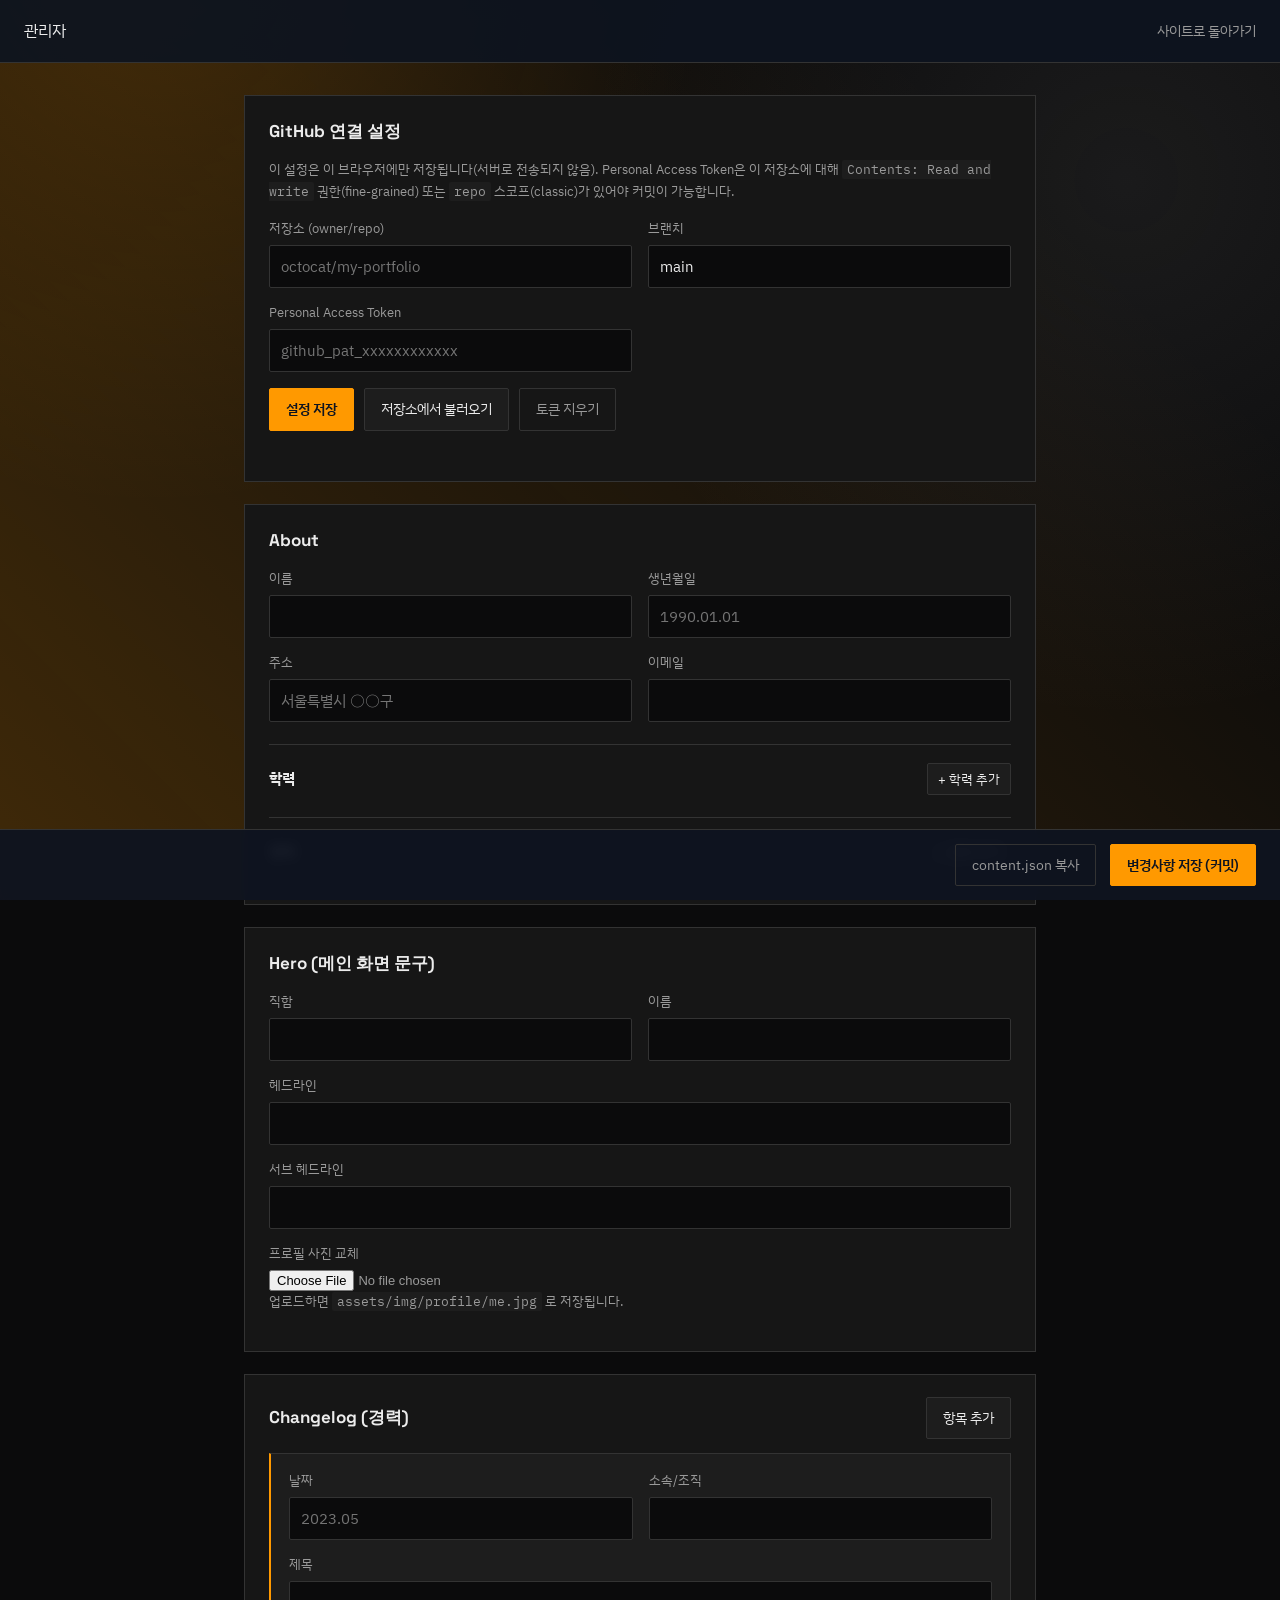
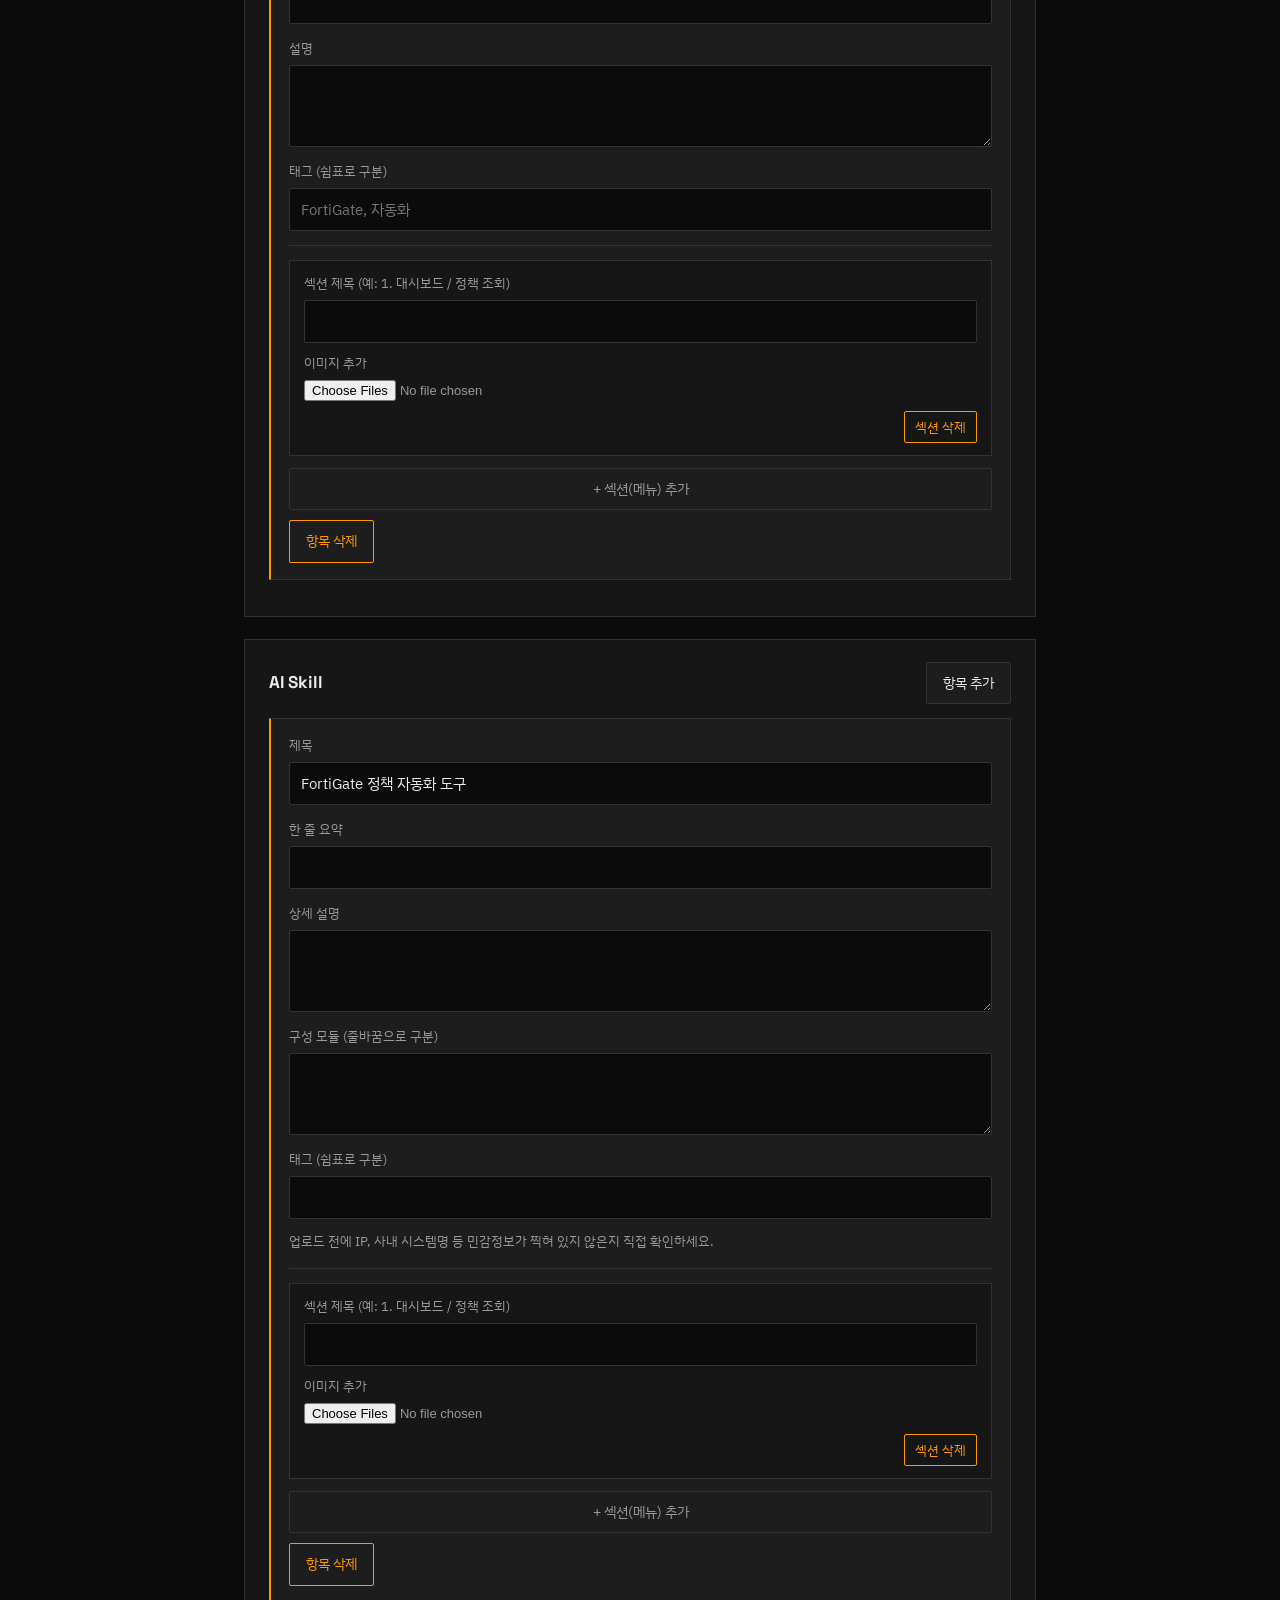
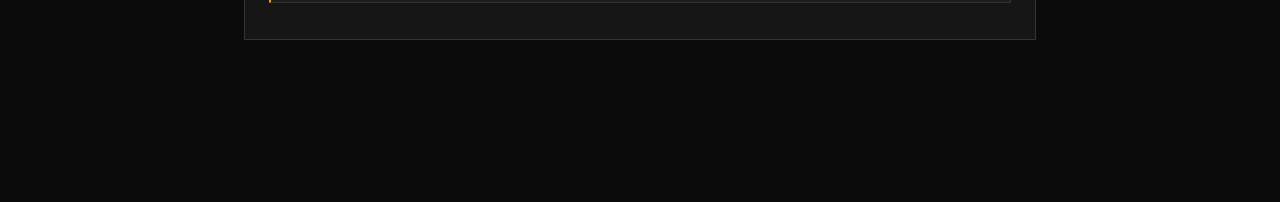
==== public/admin/index.html @ bfdc24ef "feat: About 학력/경력을 여러 항목으로 입력·표시, 한 줄 이력 제거 - 관리자: 학력(구분/입학·졸업년월/학교명/전공/졸업구분/소재지)과   경력(입사/퇴사/직위/회사명" ====
<!doctype html>
<html lang="ko">
<head>
<meta charset="utf-8">
<meta name="viewport" content="width=device-width, initial-scale=1">
<title>관리자 — 콘텐츠 편집</title>
<meta name="robots" content="noindex, nofollow">
<link rel="icon" href="data:,">
<link rel="preconnect" href="https://fonts.googleapis.com">
<link rel="preconnect" href="https://fonts.gstatic.com" crossorigin>
<link href="https://fonts.googleapis.com/css2?family=Space+Grotesk:wght@500;600;700&family=IBM+Plex+Sans+KR:wght@400;500;600&family=IBM+Plex+Mono:wght@400;500&display=swap" rel="stylesheet">
<link rel="stylesheet" href="../assets/css/style.css">
<link rel="stylesheet" href="admin.css">
</head>
<body class="admin-body">

<header class="admin-topbar">
  <span class="topbar-name">관리자</span>
  <a class="admin-back" href="../">사이트로 돌아가기</a>
</header>

<main class="admin-main">

  <section class="admin-card" id="settings-card">
    <h2>GitHub 연결 설정</h2>
    <p class="admin-hint">
      이 설정은 이 브라우저에만 저장됩니다(서버로 전송되지 않음). Personal Access Token은
      이 저장소에 대해 <code>Contents: Read and write</code> 권한(fine-grained) 또는
      <code>repo</code> 스코프(classic)가 있어야 커밋이 가능합니다.
    </p>
    <div class="admin-grid">
      <label>저장소 (owner/repo)
        <input id="set-project" type="text" placeholder="octocat/my-portfolio">
      </label>
      <label>브랜치
        <input id="set-branch" type="text" placeholder="main">
      </label>
      <label>Personal Access Token
        <input id="set-token" type="password" placeholder="github_pat_xxxxxxxxxxxx">
      </label>
    </div>
    <div class="admin-actions">
      <button id="btn-save-settings" class="btn btn-primary" type="button">설정 저장</button>
      <button id="btn-load-content" class="btn" type="button">저장소에서 불러오기</button>
      <button id="btn-clear-token" class="btn btn-ghost" type="button">토큰 지우기</button>
    </div>
    <p id="settings-status" class="admin-status"></p>
  </section>

  <section class="admin-card">
    <h2>About</h2>
    <div class="admin-grid" id="about-form">
      <label>이름 <input data-field="name" type="text"></label>
      <label>생년월일 <input data-field="birth" type="text" placeholder="1990.01.01"></label>
      <label>주소 <input data-field="address" type="text" placeholder="서울특별시 ○○구"></label>
      <label>이메일 <input data-field="email" type="email"></label>
    </div>

    <div class="row-group">
      <div class="admin-card-head">
        <h3>학력</h3>
        <button id="btn-add-education" class="btn btn-sm" type="button">+ 학력 추가</button>
      </div>
      <div id="education-editor"></div>
    </div>

    <div class="row-group">
      <div class="admin-card-head">
        <h3>경력</h3>
        <button id="btn-add-career" class="btn btn-sm" type="button">+ 경력 추가</button>
      </div>
      <div id="career-editor"></div>
    </div>
  </section>

  <section class="admin-card">
    <h2>Hero (메인 화면 문구)</h2>
    <div class="admin-grid" id="profile-form">
      <label>직함 <input data-field="role" type="text"></label>
      <label>이름 <input data-field="name" type="text"></label>
      <label class="span-2">헤드라인 <input data-field="headline" type="text"></label>
      <label class="span-2">서브 헤드라인 <input data-field="subhead" type="text"></label>
    </div>
    <label class="field-block">프로필 사진 교체
      <input id="profile-photo-input" type="file" accept="image/*">
    </label>
    <p class="admin-hint">업로드하면 <code>assets/img/profile/me.jpg</code> 로 저장됩니다.</p>
  </section>

  <section class="admin-card">
    <div class="admin-card-head">
      <h2>Changelog (경력)</h2>
      <button id="btn-add-changelog" class="btn" type="button">항목 추가</button>
    </div>
    <div id="changelog-editor"></div>
  </section>

  <section class="admin-card">
    <div class="admin-card-head">
      <h2>AI Skill</h2>
      <button id="btn-add-skill" class="btn" type="button">항목 추가</button>
    </div>
    <div id="skill-editor"></div>
  </section>

  <div class="admin-savebar">
    <span id="save-status" class="admin-status"></span>
    <button id="btn-copy-json" class="btn btn-ghost" type="button">content.json 복사</button>
    <button id="btn-save-all" class="btn btn-primary" type="button">변경사항 저장 (커밋)</button>
  </div>

</main>

<script src="admin.js"></script>
</body>
</html>
---- public/assets/css/style.css ----
/* ============================================================
   Token system — AWS-style dark console: black background, orange accent
   ============================================================ */
:root {
  --ink:        #0B0B0C;
  --panel:      #161616;
  --panel-2:    #1D1D1D;
  --line:       #333333;
  --text:       #ECECEC;
  --text-muted: #9A9A9A;
  --signal:     #FF9900;   /* AWS orange accent */
  --signal-dim: #CC7A00;
  --flag:       #FF9900;

  --font-display: "Space Grotesk", "Pretendard", sans-serif;
  --font-body:    "IBM Plex Sans KR", "Pretendard", sans-serif;
  --font-mono:    "IBM Plex Mono", ui-monospace, monospace;

  --max-w: 760px;
  --gutter: 24px;
}

* { box-sizing: border-box; }
html { scroll-behavior: smooth; }
@media (prefers-reduced-motion: reduce) {
  html { scroll-behavior: auto; }
  * { animation-duration: 0.01ms !important; animation-delay: 0.01ms !important; animation-iteration-count: 1 !important; transition-duration: 0.01ms !important; }
}

body {
  margin: 0;
  background: var(--ink);
  color: var(--text);
  font-family: var(--font-body);
  font-size: 16px;
  line-height: 1.6;
  -webkit-font-smoothing: antialiased;
}

/* ambient backdrop — faint network grid + signal glow, security-monitoring motif */
body::before {
  content: "";
  position: fixed;
  inset: 0;
  z-index: -1;
  pointer-events: none;
  background-image:
    radial-gradient(1000px circle at 12% -5%, rgba(255, 153, 0, 0.16), transparent 55%),
    radial-gradient(900px circle at 88% 20%, rgba(170, 170, 170, 0.10), transparent 60%),
    linear-gradient(45deg, rgba(255, 153, 0, 0.22) 0%, rgba(255, 153, 0, 0.09) 45%, transparent 80%);
}
/* drifting node network (drawn by initBackground in main.js) */
#bg-net {
  position: fixed;
  inset: 0;
  width: 100%;
  height: 100%;
  z-index: -1;
  pointer-events: none;
}

h1, h2 { font-family: var(--font-display); margin: 0; }

a { color: inherit; }

.skip-link {
  position: absolute;
  left: -9999px;
  top: 0;
  background: var(--panel);
  color: var(--text);
  padding: 10px 16px;
  z-index: 100;
  border: 1px solid var(--line);
}
.skip-link:focus { left: var(--gutter); top: 12px; }

:focus-visible {
  outline: 2px solid var(--signal);
  outline-offset: 3px;
}

/* browser surfaces: theme what we didn't draw, not just what we did */
::selection { background: var(--signal); color: var(--ink); }
::-webkit-scrollbar { width: 12px; height: 12px; }
::-webkit-scrollbar-track { background: var(--ink); }
::-webkit-scrollbar-thumb { background: var(--line); border: 3px solid var(--ink); border-radius: 7px; }
::-webkit-scrollbar-thumb:hover { background: var(--signal-dim); }
* { scrollbar-color: var(--line) var(--ink); scrollbar-width: thin; }

/* ============================================================
   Site header — centered photo + name + one-line role
   ============================================================ */
.site-header {
  max-width: var(--max-w);
  margin: 0 auto;
  padding: 72px var(--gutter) 44px;
  text-align: center;
}
/* Netflix-style intro: JS (initIntro in main.js) measures the header's
   resting position, then floats photo+name (as a group, so their natural
   spacing is kept) centered on the viewport before gliding back into place;
   everything else stays hidden until they land. */
body.intro-playing .site-header {
  position: fixed;
  left: 50%;
  top: 50%;
  margin: 0;
  z-index: 60;
  transform: translate(-50%, -50%) scale(1.15);
}
body.intro-playing.intro-glide .site-header {
  transform: translate(-50%, -50%) translate(var(--intro-dx, 0), var(--intro-dy, 0)) scale(1);
  transition: transform 1.1s cubic-bezier(0.65, 0, 0.35, 1);
}
body.intro-playing .hero-photo img {
  border-color: transparent;
}
body.intro-playing.intro-glide .hero-photo img {
  border-color: var(--signal);
  transition: border-color 0.4s ease;
}
body.intro-playing .hero-role {
  visibility: hidden;
}
body.intro-playing .main-nav,
body.intro-playing #main,
body.intro-playing .site-footer {
  opacity: 0;
}
body.intro-playing .site-footer {
  border-top-color: transparent;
}
body.intro-done .hero-role,
body.intro-done .main-nav,
body.intro-done #main,
body.intro-done .site-footer {
  animation: content-in 0.6s cubic-bezier(0.16, 1, 0.3, 1) both;
}
@keyframes content-in {
  from { opacity: 0; transform: translateY(10px); }
  to   { opacity: 1; transform: translateY(0); }
}
.hero-photo img {
  width: 264px;
  height: 264px;
  border-radius: 50%;
  object-fit: cover;
  border: 2px solid var(--signal);
  display: block;
  margin: 0 auto 24px;
  background: var(--panel);
  box-shadow: 0 14px 28px -10px rgba(0, 0, 0, 0.55);
}
.hero-name {
  font-size: clamp(34px, 6vw, 50px);
  font-weight: 700;
  letter-spacing: -0.02em;
  margin-bottom: 12px;
}
.hero-role {
  margin: 0 auto;
  max-width: 44ch;
  font-size: 15.5px;
  font-weight: 500;
  line-height: 1.6;
  color: var(--signal);
}
.hero-headline, .hero-subhead { display: none; }

body:not(.is-about) .hero-photo { display: none; }

/* ============================================================
   Main nav — full-width bar under the header divider
   ============================================================ */
.main-nav {
  position: sticky;
  top: 0;
  z-index: 10;
  display: flex;
  justify-content: center;
  gap: 36px;
  padding: 16px var(--gutter);
  background: transparent;
  border-bottom: 1px solid transparent;
  transition: background 0.25s ease, border-color 0.25s ease;
}
/* glass only once stuck to the top, so content scrolling underneath stays legible */
.main-nav.is-stuck {
  background: rgba(11, 11, 12, 0.72);
  backdrop-filter: blur(10px);
  border-bottom-color: var(--line);
}
.main-nav a {
  text-decoration: none;
  font-size: 14.5px;
  font-weight: 500;
  color: var(--text-muted);
  border-bottom: 2px solid transparent;
  padding-bottom: 4px;
  transition: color 0.15s ease, border-color 0.15s ease;
}
.main-nav a:hover,
.main-nav a:focus-visible,
.main-nav a.is-active { color: var(--signal); border-color: var(--signal); }

@media (max-width: 420px) {
  .main-nav { gap: 16px; padding: 14px 12px; font-size: 12px; }
  .main-nav a { font-size: 12px; }
}

/* ============================================================
   Shared section rhythm
   ============================================================ */
main {
  max-width: calc(var(--max-w) + 2 * var(--gutter));
  margin: 0 auto;
  padding: 0 var(--gutter);
}

.block {
  padding: 56px 0;
  border-bottom: 1px solid var(--line);
}
.block:last-child { border-bottom: none; }
.block.is-hidden { display: none; }
.block {
  transform-origin: 50% 50%;
}
.block.is-folding-close {
  animation: fold-close 0.28s cubic-bezier(0.4, 0, 1, 1) both;
}
.block.is-folding-open {
  animation: fold-open 0.32s cubic-bezier(0.16, 1, 0.3, 1) both;
}
@keyframes fold-close {
  from { transform: scaleY(1); opacity: 1; }
  to   { transform: scaleY(0.02); opacity: 0; }
}
@keyframes fold-open {
  from { transform: scaleY(0.02); opacity: 0; }
  to   { transform: scaleY(1); opacity: 1; }
}

/* scroll/tab reveal — cards rise + fade in, staggered by --i (set in JS) */
.reveal {
  opacity: 0;
  transform: translateY(16px);
  transition: opacity 0.5s ease calc(var(--i, 0) * 70ms),
              transform 0.5s ease calc(var(--i, 0) * 70ms);
}
.reveal.in-view {
  opacity: 1;
  transform: translateY(0);
}

/* ============================================================
   Section titles
   ============================================================ */
.block-title {
  font-size: 22px;
  font-weight: 600;
  margin-bottom: 6px;
  position: relative;
  padding-left: 30px;
}
.block-title::before {
  content: "";
  position: absolute;
  left: 0;
  top: 50%;
  transform: translateY(-50%);
  width: 20px;
  height: 20px;
  background-repeat: no-repeat;
  background-size: contain;
}
/* section icons — meaningful per tab, not a plain dot */
#about .block-title::before {
  background-image: url("data:image/svg+xml,%3Csvg xmlns='http://www.w3.org/2000/svg' viewBox='0 0 24 24' fill='none' stroke='%23FF9900' stroke-width='2' stroke-linecap='round' stroke-linejoin='round'%3E%3Ccircle cx='12' cy='8' r='4'/%3E%3Cpath d='M4 20c0-4.4 3.6-7 8-7s8 2.6 8 7'/%3E%3C/svg%3E");
}
#project .block-title::before {
  background-image: url("data:image/svg+xml,%3Csvg xmlns='http://www.w3.org/2000/svg' viewBox='0 0 24 24' fill='none' stroke='%23FF9900' stroke-width='2' stroke-linecap='round' stroke-linejoin='round'%3E%3Cpath d='M3 7a2 2 0 0 1 2-2h4l2 2h8a2 2 0 0 1 2 2v8a2 2 0 0 1-2 2H5a2 2 0 0 1-2-2V7z'/%3E%3C/svg%3E");
}
#ai-utilization .block-title::before {
  background-image: url("data:image/svg+xml,%3Csvg xmlns='http://www.w3.org/2000/svg' viewBox='0 0 24 24' fill='none' stroke='%23FF9900' stroke-width='2' stroke-linecap='round' stroke-linejoin='round'%3E%3Crect x='7' y='7' width='10' height='10' rx='1'/%3E%3Cpath d='M12 2v3M12 19v3M2 12h3M19 12h3M5 5l2 2M17 17l2 2M19 5l-2 2M7 17l-2 2'/%3E%3C/svg%3E");
}
.block-lede {
  margin: 0 0 32px;
  color: var(--text-muted);
  font-size: 14.5px;
  max-width: 52ch;
}

/* ============================================================
   About — spec sheet (config-style key:value)
   ============================================================ */
.spec-sheet {
  display: grid;
  grid-template-columns: 112px 1fr;
  row-gap: 14px;
  column-gap: 20px;
  margin: 0;
  border-top: 1px solid var(--line);
  padding-top: 20px;
}
.spec-sheet dt {
  font-family: var(--font-mono);
  font-size: 12.5px;
  color: var(--text-muted);
  letter-spacing: 0.02em;
  padding-top: 2px;
}
.spec-sheet dd {
  margin: 0;
  font-size: 15px;
}
.spec-sheet dd.empty {
  color: var(--text-muted);
  font-style: normal;
}
/* education / career — timeline rows inside a spec-sheet value cell */
.spec-list {
  list-style: none;
  margin: 0;
  padding: 0 0 0 18px;
  border-left: 1px solid var(--line);
  display: flex;
  flex-direction: column;
  gap: 16px;
}
.spec-list li { position: relative; }
.spec-list li::before {
  content: "";
  position: absolute;
  left: -21.5px;
  top: 6px;
  width: 6px;
  height: 6px;
  border-radius: 50%;
  background: var(--signal);
}
.spec-period {
  display: block;
  font-family: var(--font-mono);
  font-size: 12.5px;
  color: var(--text-muted);
}
.spec-item-title { display: block; font-weight: 600; }
.spec-item-title .spec-sub {
  font-weight: 500;
  color: var(--signal);
  font-size: 13px;
  margin-left: 8px;
}
.spec-meta {
  display: block;
  font-size: 13.5px;
  color: var(--text-muted);
}
@media (max-width: 560px) {
  .spec-sheet { grid-template-columns: 92px 1fr; }
}

/* ============================================================
   Project (changelog)
   ============================================================ */
.changelog-list {
  list-style: none;
  margin: 0;
  padding: 0;
  border-top: 1px solid var(--line);
}
.changelog-entry {
  padding: 24px 0;
  border-bottom: 1px solid var(--line);
  transition: background 0.2s ease;
}
.changelog-entry:hover { background: rgba(255, 255, 255, 0.02); }
.changelog-head {
  display: flex;
  justify-content: space-between;
  align-items: flex-start;
  gap: 16px;
  cursor: pointer;
  background: none;
  border: none;
  width: 100%;
  text-align: left;
  padding: 0;
  color: inherit;
  font: inherit;
}
.changelog-toggle {
  font-size: 12.5px;
  font-weight: 500;
  color: var(--signal);
  white-space: nowrap;
  margin-top: 2px;
}
.changelog-body {
  margin-top: 0;
  max-height: 0;
  overflow: hidden;
  transition: max-height 0.3s ease, margin-top 0.3s ease;
}
.changelog-entry.open .changelog-body { margin-top: 12px; }
.changelog-meta {
  display: flex;
  align-items: baseline;
  gap: 10px;
  margin-bottom: 6px;
  flex-wrap: wrap;
}
.changelog-date {
  font-family: var(--font-mono);
  font-size: 13px;
  color: var(--signal);
}
.changelog-org {
  font-size: 13px;
  color: var(--text-muted);
}
.changelog-title {
  font-size: 17px;
  font-weight: 600;
  margin: 0 0 8px;
}
.changelog-summary {
  margin: 0 0 12px;
  color: var(--text);
  font-size: 15px;
  max-width: 62ch;
}
.changelog-tags { display: flex; flex-wrap: wrap; gap: 8px; margin-bottom: 12px; }
.tag {
  font-size: 12px;
  font-weight: 500;
  color: var(--text-muted);
  border: 1px solid var(--line);
  padding: 3px 9px;
  border-radius: 3px;
}
.changelog-images, .skill-images {
  display: grid;
  grid-template-columns: repeat(auto-fill, minmax(150px, 1fr));
  gap: 10px;
}
.changelog-images img, .skill-images img {
  width: 100%;
  aspect-ratio: 16/10;
  object-fit: cover;
  border: 1px solid var(--line);
  border-radius: 2px;
  display: block;
  cursor: zoom-in;
  transition: border-color 0.15s ease;
}
.changelog-images img:hover, .skill-images img:hover { border-color: var(--signal); }
.changelog-empty, .skill-empty {
  padding: 22px 0;
  color: var(--text-muted);
  font-size: 14.5px;
  border-bottom: 1px solid var(--line);
}
.content-section-title {
  font-family: var(--font-mono);
  font-size: 12.5px;
  color: var(--signal);
  margin: 18px 0 10px;
  padding-top: 16px;
  border-top: 1px dashed var(--line);
}
.content-section-title:first-of-type {
  margin-top: 0;
  padding-top: 0;
  border-top: none;
}

/* ============================================================
   Lightbox — click any gallery image to see it full size
   ============================================================ */
.lightbox {
  position: fixed;
  inset: 0;
  z-index: 50;
  display: none;
  align-items: center;
  justify-content: center;
  padding: 48px;
  background: rgba(0, 0, 0, 0.88);
}
.lightbox.is-open { display: flex; }
.lightbox img {
  max-width: 100%;
  max-height: 100%;
  object-fit: contain;
  border: 1px solid var(--line);
}
.lightbox-close {
  position: absolute;
  top: 20px;
  right: 24px;
  width: 40px;
  height: 40px;
  border: 1px solid var(--line);
  background: var(--panel);
  color: var(--text);
  font-size: 22px;
  line-height: 1;
  cursor: pointer;
}
.lightbox-close:hover, .lightbox-close:focus-visible { border-color: var(--signal); color: var(--signal); }

/* ============================================================
   AI Utilization — flat panels, no shadow, varied internal structure
   ============================================================ */
.skill-list { display: flex; flex-direction: column; gap: 18px; }
.skill-panel {
  border: 1px solid var(--line);
  background: var(--panel);
  padding: 22px 24px 24px;
  transition: border-color 0.2s ease, background 0.2s ease;
}
.skill-panel:hover { border-color: var(--signal-dim); background: var(--panel-2); }
.skill-head {
  display: flex;
  justify-content: space-between;
  align-items: flex-start;
  gap: 16px;
  cursor: pointer;
  background: none;
  border: none;
  width: 100%;
  text-align: left;
  padding: 0;
  color: inherit;
  font: inherit;
}
.skill-title {
  font-size: 17px;
  font-weight: 600;
  margin: 0 0 6px;
  position: relative;
  padding-left: 20px;
}
.skill-title::before {
  content: "";
  position: absolute;
  left: 0;
  top: 2px;
  width: 14px;
  height: 14px;
  background-repeat: no-repeat;
  background-size: contain;
  background-image: url("data:image/svg+xml,%3Csvg xmlns='http://www.w3.org/2000/svg' viewBox='0 0 24 24' fill='%23FF9900'%3E%3Cpath d='M12 2l1.8 6.2L20 10l-6.2 1.8L12 18l-1.8-6.2L4 10l6.2-1.8z'/%3E%3C/svg%3E");
}
.skill-summary { margin: 0; color: var(--text-muted); font-size: 14.5px; max-width: 58ch; }
.skill-toggle {
  font-size: 12.5px;
  font-weight: 500;
  color: var(--signal);
  white-space: nowrap;
  margin-top: 2px;
}
.skill-tags { display: flex; flex-wrap: wrap; gap: 8px; margin: 14px 0 0; }

.skill-body {
  margin-top: 0;
  max-height: 0;
  overflow: hidden;
  transition: max-height 0.3s ease, margin-top 0.3s ease;
}
.skill-panel.open .skill-body { margin-top: 18px; }

.skill-modules {
  list-style: none;
  margin: 0 0 16px;
  padding: 0;
  font-family: var(--font-mono);
  font-size: 13px;
  color: var(--text-muted);
  display: grid;
  gap: 6px;
}
.skill-modules li { padding-left: 16px; position: relative; }
.skill-modules li::before {
  content: "";
  position: absolute;
  left: 0;
  top: 8px;
  width: 7px;
  height: 1px;
  background: var(--signal-dim);
}
.skill-description { font-size: 14.5px; margin: 0 0 16px; max-width: 62ch; }

/* ============================================================
   Footer
   ============================================================ */
.site-footer {
  max-width: calc(var(--max-w) + 2 * var(--gutter));
  margin: 0 auto;
  padding: 40px var(--gutter) 60px;
  display: flex;
  justify-content: space-between;
  align-items: center;
  font-size: 13px;
  color: var(--text-muted);
  border-top: 1px solid var(--line);
}
---- public/admin/admin.css ----
.admin-body { background: var(--ink); }

.admin-topbar {
  display: flex;
  justify-content: space-between;
  align-items: center;
  padding: 18px 24px;
  border-bottom: 1px solid var(--line);
  position: sticky;
  top: 0;
  background: rgba(14,20,32,0.92);
  z-index: 5;
}
.admin-back { color: var(--text-muted); text-decoration: none; font-size: 14px; }
.admin-back:hover, .admin-back:focus-visible { color: var(--signal); }

.admin-main {
  max-width: 840px;
  margin: 0 auto;
  padding: 32px 24px 140px;
}

.admin-card {
  border: 1px solid var(--line);
  background: var(--panel);
  padding: 22px 24px;
  margin-bottom: 22px;
}
.admin-card h2 { font-size: 17px; margin-bottom: 14px; }
.admin-card-head {
  display: flex;
  justify-content: space-between;
  align-items: center;
  margin-bottom: 14px;
}
.admin-card-head h2 { margin-bottom: 0; }

.admin-hint {
  font-size: 13px;
  color: var(--text-muted);
  margin: 0 0 16px;
  line-height: 1.6;
}
.admin-hint code {
  font-family: var(--font-mono);
  background: var(--panel-2);
  padding: 1px 5px;
  border-radius: 2px;
}

.admin-grid {
  display: grid;
  grid-template-columns: 1fr 1fr;
  gap: 14px 16px;
}
.admin-grid .span-2 { grid-column: 1 / -1; }
@media (max-width: 560px) {
  .admin-grid { grid-template-columns: 1fr; }
}

label {
  display: flex;
  flex-direction: column;
  gap: 6px;
  font-size: 13px;
  color: var(--text-muted);
}
.field-block { margin-top: 14px; }

input[type="text"], input[type="email"], input[type="password"], input[type="date"], textarea {
  font: inherit;
  font-family: var(--font-body);
  background: var(--ink);
  border: 1px solid var(--line);
  color: var(--text);
  padding: 9px 11px;
  border-radius: 2px;
  font-size: 14.5px;
}
textarea { resize: vertical; min-height: 70px; font-family: var(--font-mono); font-size: 13px; }
input:focus-visible, textarea:focus-visible { outline: 2px solid var(--signal); outline-offset: 1px; }

input[type="file"] {
  font-size: 13px;
  color: var(--text-muted);
}

.admin-actions { display: flex; gap: 10px; margin-top: 16px; flex-wrap: wrap; }

.btn {
  font: inherit;
  font-size: 14px;
  padding: 9px 16px;
  border: 1px solid var(--line);
  background: var(--panel-2);
  color: var(--text);
  cursor: pointer;
  border-radius: 2px;
}
.btn:hover { border-color: var(--signal); }
.btn-primary { background: var(--signal); border-color: var(--signal); color: #0E1420; font-weight: 600; }
.btn-primary:hover { background: var(--signal-dim); border-color: var(--signal-dim); }
.btn-ghost { background: transparent; color: var(--text-muted); }
.btn-danger { color: var(--flag); border-color: var(--flag); background: transparent; }

.admin-status { font-size: 13px; color: var(--text-muted); min-height: 18px; margin: 10px 0 0; }
.admin-status.ok { color: var(--signal); }
.admin-status.err { color: var(--flag); }

.entry-card {
  border: 1px solid var(--line);
  border-left: 2px solid var(--signal);
  padding: 16px 18px;
  margin-bottom: 14px;
  background: var(--panel-2);
}
.entry-card .admin-grid { margin-bottom: 12px; }
.entry-card-foot {
  display: flex;
  justify-content: space-between;
  align-items: center;
  margin-top: 10px;
}
.entry-thumbs { display: flex; gap: 8px; flex-wrap: wrap; margin-top: 10px; }
.entry-thumbs img {
  width: 72px; height: 48px; object-fit: cover; border: 1px solid var(--line);
  cursor: pointer;
}

.entry-sections {
  margin-top: 14px;
  padding-top: 14px;
  border-top: 1px solid var(--line);
  display: flex;
  flex-direction: column;
  gap: 12px;
}
.section-card {
  border: 1px solid var(--line);
  background: var(--panel);
  padding: 12px 14px;
}
.section-card .field-block { margin-top: 0; }
.section-card-foot { display: flex; justify-content: flex-end; margin-top: 10px; }
.btn-sm { padding: 5px 10px; font-size: 12.5px; }

.row-group {
  margin-top: 22px;
  padding-top: 18px;
  border-top: 1px solid var(--line);
}
.row-group h3 { font-size: 15px; margin: 0; }
.row-card {
  border: 1px solid var(--line);
  border-left: 2px solid var(--signal);
  background: var(--panel-2);
  padding: 12px 14px;
  margin-bottom: 10px;
}
.row-card .admin-grid { grid-template-columns: repeat(3, 1fr); gap: 10px 12px; }
.row-card .span-wide { grid-column: span 2; }
@media (max-width: 560px) {
  .row-card .admin-grid { grid-template-columns: 1fr; }
  .row-card .span-wide { grid-column: auto; }
}
.row-card-foot { display: flex; justify-content: flex-end; gap: 6px; margin-top: 10px; }

.admin-savebar {
  position: fixed;
  left: 0; right: 0; bottom: 0;
  display: flex;
  justify-content: flex-end;
  align-items: center;
  gap: 14px;
  padding: 14px 24px;
  background: rgba(14,20,32,0.94);
  border-top: 1px solid var(--line);
  backdrop-filter: blur(6px);
  z-index: 10;
}
.admin-savebar .admin-status { margin: 0; margin-right: auto; }
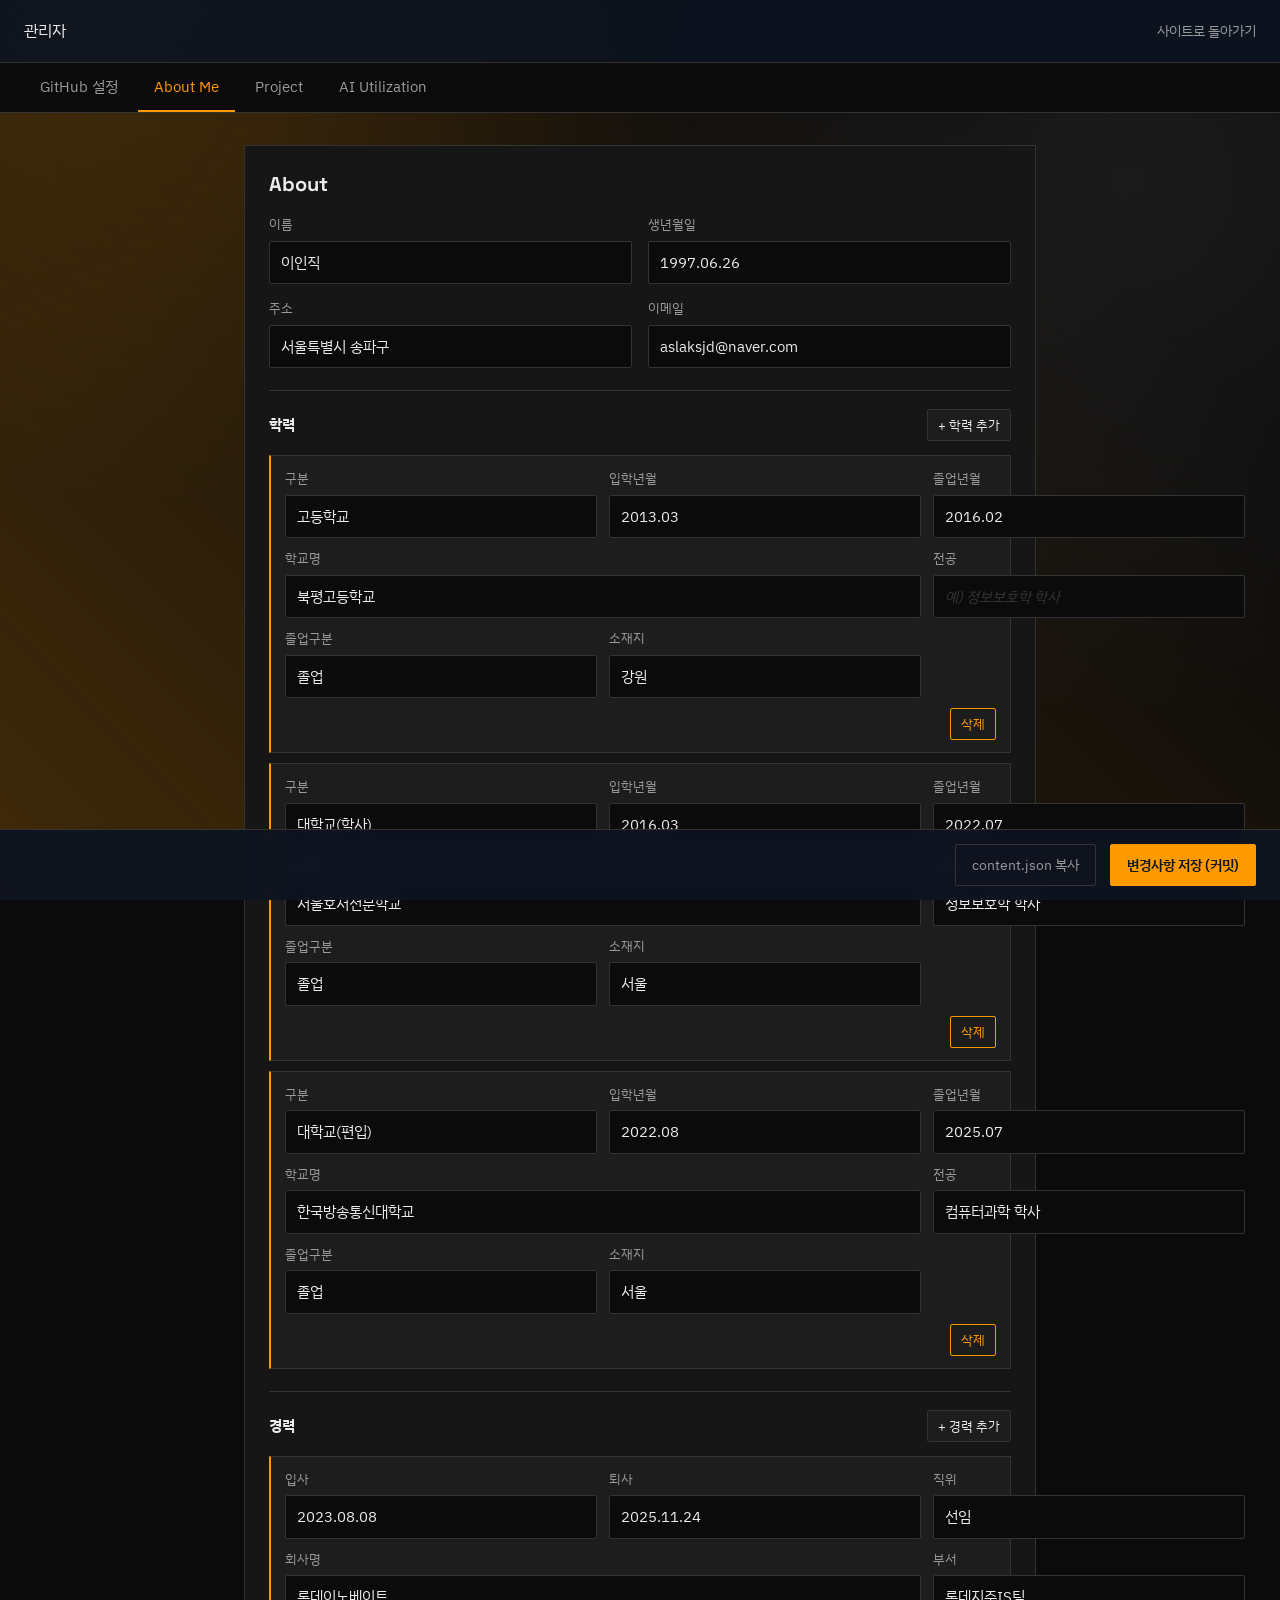
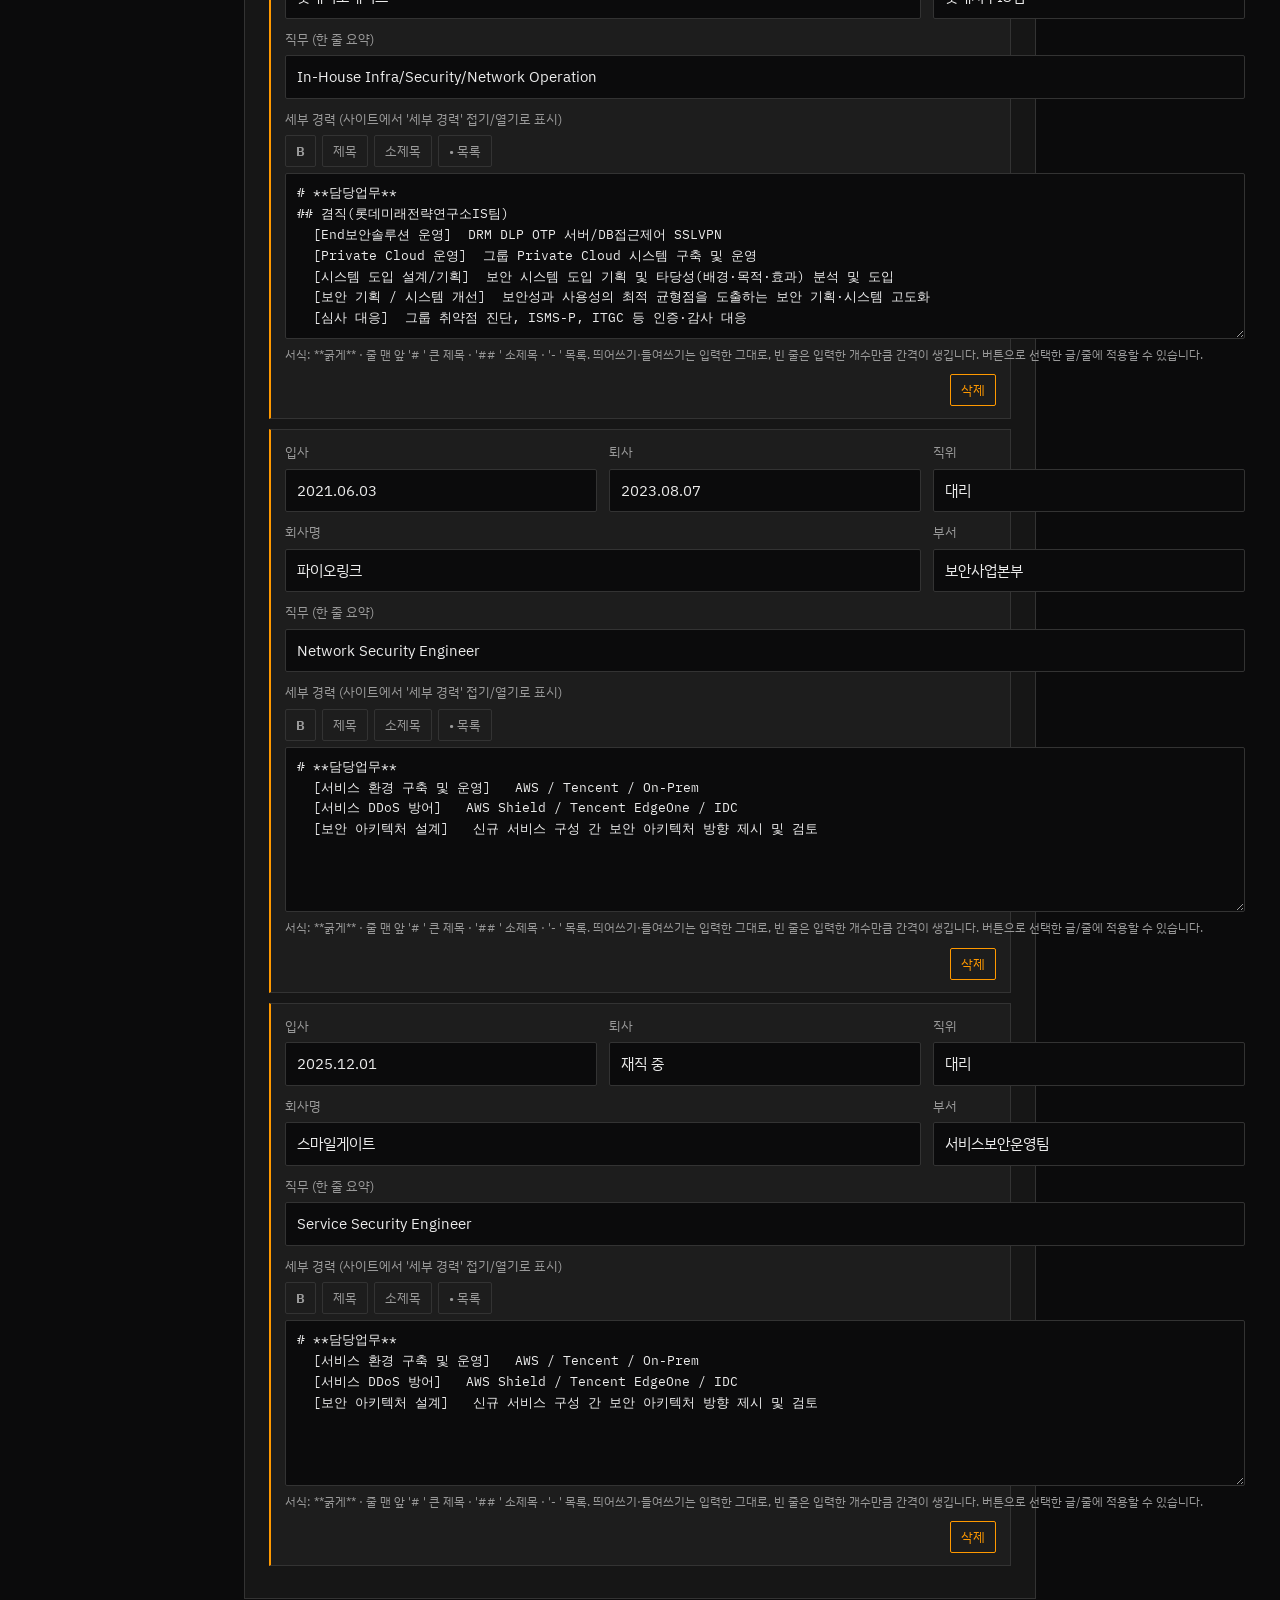
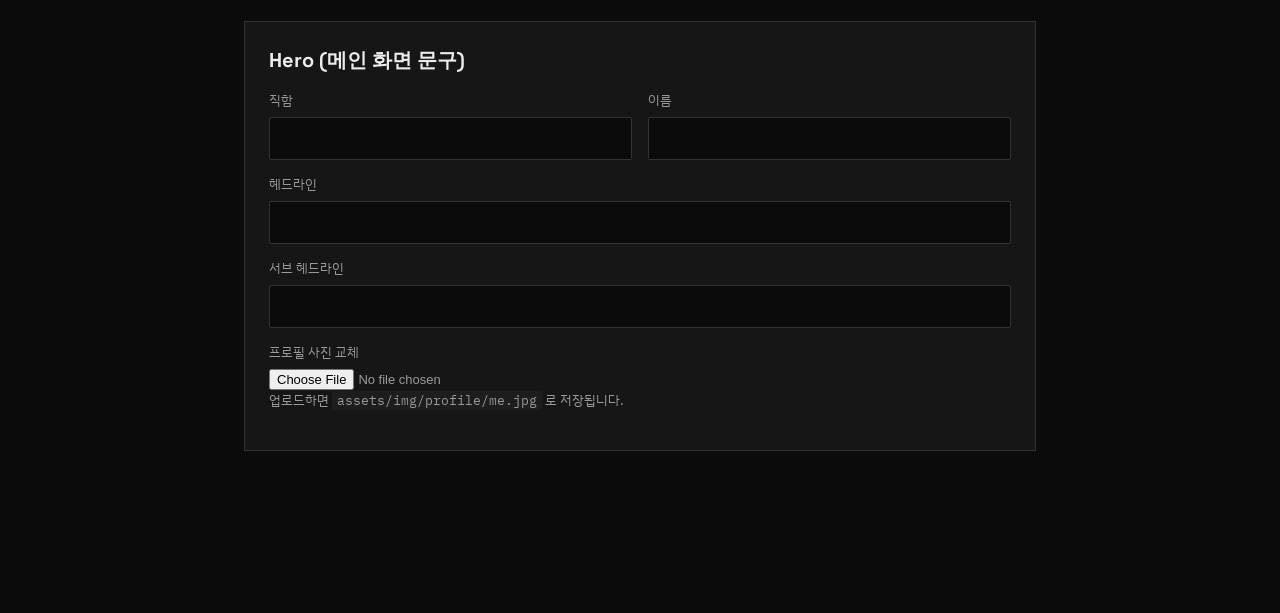
==== commit 8ede33d2: "feat: 관리자 페이지를 GitHub 설정 / About Me / Project / AI Utilization 탭으로 분리 Co-Authored-By: Claude Sonnet " ====
--- a/public/admin/index.html
+++ b/public/admin/index.html
@@ -19,9 +19,16 @@
   <a class="admin-back" href="../">사이트로 돌아가기</a>
 </header>
 
+<nav class="admin-tabs" role="tablist" aria-label="편집 메뉴">
+  <button type="button" role="tab" data-tab="settings">GitHub 설정</button>
+  <button type="button" role="tab" data-tab="about">About Me</button>
+  <button type="button" role="tab" data-tab="project">Project</button>
+  <button type="button" role="tab" data-tab="ai">AI Utilization</button>
+</nav>
+
 <main class="admin-main">
 
-  <section class="admin-card" id="settings-card">
+  <section class="admin-card" id="settings-card" data-pane="settings">
     <h2>GitHub 연결 설정</h2>
     <p class="admin-hint">
       이 설정은 이 브라우저에만 저장됩니다(서버로 전송되지 않음). Personal Access Token은
@@ -47,7 +54,7 @@
     <p id="settings-status" class="admin-status"></p>
   </section>
 
-  <section class="admin-card">
+  <section class="admin-card" data-pane="about">
     <h2>About</h2>
     <div class="admin-grid" id="about-form">
       <label>이름 <input data-field="name" type="text"></label>
@@ -73,7 +80,7 @@
     </div>
   </section>
 
-  <section class="admin-card">
+  <section class="admin-card" data-pane="about">
     <h2>Hero (메인 화면 문구)</h2>
     <div class="admin-grid" id="profile-form">
       <label>직함 <input data-field="role" type="text"></label>
@@ -87,7 +94,7 @@
     <p class="admin-hint">업로드하면 <code>assets/img/profile/me.jpg</code> 로 저장됩니다.</p>
   </section>
 
-  <section class="admin-card">
+  <section class="admin-card" data-pane="project">
     <div class="admin-card-head">
       <h2>Changelog (경력)</h2>
       <button id="btn-add-changelog" class="btn" type="button">항목 추가</button>
@@ -95,7 +102,7 @@
     <div id="changelog-editor"></div>
   </section>
 
-  <section class="admin-card">
+  <section class="admin-card" data-pane="ai">
     <div class="admin-card-head">
       <h2>AI Skill</h2>
       <button id="btn-add-skill" class="btn" type="button">항목 추가</button>
@@ -112,5 +119,24 @@
 </main>
 
 <script src="admin.js"></script>
+<script>
+(function () {
+  var tabs = document.querySelectorAll(".admin-tabs [data-tab]");
+  var panes = document.querySelectorAll("[data-pane]");
+  function select(name) {
+    tabs.forEach(function (t) {
+      var on = t.dataset.tab === name;
+      t.classList.toggle("is-active", on);
+      t.setAttribute("aria-selected", on ? "true" : "false");
+    });
+    panes.forEach(function (p) { p.hidden = p.dataset.pane !== name; });
+    try { sessionStorage.setItem("admin-tab", name); } catch (e) {}
+  }
+  tabs.forEach(function (t) { t.addEventListener("click", function () { select(t.dataset.tab); }); });
+  var saved = null;
+  try { saved = sessionStorage.getItem("admin-tab"); } catch (e) {}
+  select(saved && document.querySelector('[data-tab="' + saved + '"]') ? saved : "about");
+})();
+</script>
 </body>
 </html>
--- a/public/assets/css/style.css
+++ b/public/assets/css/style.css
@@ -320,20 +320,45 @@
   font-style: normal;
 }
 /* education / career — timeline rows inside a spec-sheet value cell */
+.spec-divider {
+  grid-column: 1 / -1;
+  height: 1px;
+  margin: 6px 0;
+  background: rgba(255, 255, 255, 0.09);
+}
 .spec-list {
   list-style: none;
   margin: 0;
   padding: 0 0 0 18px;
-  border-left: 1px solid var(--line);
+  position: relative;
   display: flex;
   flex-direction: column;
   gap: 16px;
 }
-.spec-list li { position: relative; }
-.spec-list li::before {
+/* time axis: dim at the oldest entry, orange at the newest, arrowhead = direction */
+.spec-list::before {
   content: "";
   position: absolute;
-  left: -21.5px;
+  left: 0;
+  top: 6px;
+  bottom: -2px;
+  width: 2px;
+  background: linear-gradient(to bottom, rgba(255, 255, 255, 0.16), var(--signal));
+}
+.spec-list::after {
+  content: "";
+  position: absolute;
+  left: -4px;
+  bottom: -9px;
+  border-left: 5px solid transparent;
+  border-right: 5px solid transparent;
+  border-top: 8px solid var(--signal);
+}
+.spec-list > li { position: relative; }
+.spec-list > li::before {
+  content: "";
+  position: absolute;
+  left: -20px;
   top: 6px;
   width: 6px;
   height: 6px;
@@ -357,6 +382,93 @@
   display: block;
   font-size: 13.5px;
   color: var(--text-muted);
+}
+.spec-item-title .spec-dept {
+  font-weight: 500;
+  color: var(--text);
+  margin-left: 8px;
+}
+.spec-tenure {
+  display: block;
+  margin-top: 6px;
+  font-family: var(--font-body);
+  font-size: 15px;
+  font-weight: 600;
+  color: var(--signal);
+}
+.spec-tenure-sub {
+  display: block;
+  font-size: 11.5px;
+  color: var(--text-muted);
+}
+.spec-row {
+  display: flex;
+  justify-content: space-between;
+  align-items: flex-start;
+  gap: 12px;
+}
+.spec-toggle {
+  flex: none;
+  display: inline-flex;
+  align-items: center;
+  gap: 8px;
+  font: inherit;
+  font-size: 12.5px;
+  color: var(--text-muted);
+  background: transparent;
+  border: 1px solid var(--line);
+  border-radius: 2px;
+  padding: 4px 10px;
+  cursor: pointer;
+  transition: color 0.15s ease, border-color 0.15s ease;
+}
+.spec-toggle:hover,
+.spec-toggle[aria-expanded="true"] { color: var(--signal); border-color: var(--signal-dim); }
+.spec-toggle-chev {
+  width: 6px;
+  height: 6px;
+  border-right: 1.5px solid currentColor;
+  border-bottom: 1.5px solid currentColor;
+  transform: translateY(-2px) rotate(45deg);
+  transition: transform 0.2s ease;
+}
+.spec-toggle[aria-expanded="true"] .spec-toggle-chev { transform: translateY(1px) rotate(-135deg); }
+
+/* collapsible detail: animate grid row 0fr → 1fr so no height measuring is needed */
+.spec-detail {
+  display: grid;
+  grid-template-rows: 0fr;
+  visibility: hidden;
+  transition: grid-template-rows 0.3s ease, visibility 0s linear 0.3s;
+}
+.spec-detail.open {
+  grid-template-rows: 1fr;
+  visibility: visible;
+  transition: grid-template-rows 0.3s ease, visibility 0s;
+}
+.spec-detail-clip { overflow: hidden; min-height: 0; }
+.spec-detail-body {
+  margin-top: 12px;
+  padding: 14px 16px;
+  border: 1px solid var(--line);
+  background: rgba(255, 255, 255, 0.025);
+  font-size: 14px;
+  line-height: 1.75;
+}
+.rich > * + * { margin-top: 10px; }
+/* keep the author's spaces and indentation instead of collapsing them to one */
+.rich p, .rich li { white-space: pre-wrap; tab-size: 4; }
+.rich > .rich-gap { margin-top: 0; height: 1em; }
+.rich > .rich-gap + * { margin-top: 0; }
+.rich p { margin: 0; }
+.rich strong { font-weight: 700; color: #fff; }
+.rich .rich-h1 { font-size: 17px; font-weight: 600; margin: 0; }
+.rich .rich-h2 { font-size: 14.5px; font-weight: 600; color: var(--signal); margin: 0; }
+.rich ul { margin: 0; padding-left: 18px; list-style: disc; }
+.rich li::marker { color: var(--signal); }
+.rich li + li { margin-top: 4px; }
+@media (max-width: 560px) {
+  .spec-row { flex-wrap: wrap; }
 }
 @media (max-width: 560px) {
   .spec-sheet { grid-template-columns: 92px 1fr; }
@@ -487,7 +599,7 @@
   display: none;
   align-items: center;
   justify-content: center;
-  padding: 48px;
+  padding: 48px 110px;
   background: rgba(0, 0, 0, 0.88);
 }
 .lightbox.is-open { display: flex; }
@@ -511,6 +623,23 @@
   cursor: pointer;
 }
 .lightbox-close:hover, .lightbox-close:focus-visible { border-color: var(--signal); color: var(--signal); }
+.lightbox-nav {
+  position: absolute;
+  top: 50%;
+  transform: translateY(-50%);
+  width: 44px;
+  height: 72px;
+  border: 1px solid var(--line);
+  background: var(--panel);
+  color: var(--text);
+  font-size: 30px;
+  line-height: 1;
+  cursor: pointer;
+}
+.lightbox-prev { left: 24px; }
+.lightbox-next { right: 24px; }
+.lightbox-nav:hover, .lightbox-nav:focus-visible { border-color: var(--signal); color: var(--signal); }
+.lightbox-nav[hidden] { display: none; }
 
 /* ============================================================
    AI Utilization — flat panels, no shadow, varied internal structure
--- a/public/admin/admin.css
+++ b/public/admin/admin.css
@@ -26,7 +26,7 @@
   padding: 22px 24px;
   margin-bottom: 22px;
 }
-.admin-card h2 { font-size: 17px; margin-bottom: 14px; }
+.admin-card h2 { font-size: 20px; margin-bottom: 14px; }
 .admin-card-head {
   display: flex;
   justify-content: space-between;
@@ -159,6 +159,15 @@
 }
 .row-card .admin-grid { grid-template-columns: repeat(3, 1fr); gap: 10px 12px; }
 .row-card .span-wide { grid-column: span 2; }
+.row-card .span-full { grid-column: 1 / -1; }
+.row-card input::placeholder,
+.row-card textarea::placeholder,
+.rich-field textarea::placeholder { opacity: 0.4; font-style: italic; }
+.rich-field { display: flex; flex-direction: column; gap: 6px; }
+.rich-caption { font-size: 13px; color: var(--text-muted); }
+.rich-toolbar { display: flex; gap: 6px; flex-wrap: wrap; }
+.rich-field textarea { min-height: 150px; line-height: 1.6; }
+.rich-field .admin-hint { margin: 0; font-size: 12px; }
 @media (max-width: 560px) {
   .row-card .admin-grid { grid-template-columns: 1fr; }
   .row-card .span-wide { grid-column: auto; }
@@ -179,3 +188,30 @@
   z-index: 10;
 }
 .admin-savebar .admin-status { margin: 0; margin-right: auto; }
+
+.admin-tabs {
+  display: flex;
+  gap: 4px;
+  padding: 0 24px;
+  border-bottom: 1px solid var(--line);
+  background: var(--ink);
+  position: sticky;
+  top: 0;
+  z-index: 4;
+  overflow-x: auto;
+}
+.admin-tabs button {
+  font: inherit;
+  font-size: 14.5px;
+  padding: 12px 16px;
+  background: none;
+  border: 0;
+  border-bottom: 2px solid transparent;
+  color: var(--text-muted);
+  cursor: pointer;
+  white-space: nowrap;
+}
+.admin-tabs button:hover { color: var(--text); }
+.admin-tabs button.is-active { color: var(--signal); border-bottom-color: var(--signal); }
+[data-pane][hidden] { display: none; }
+.admin-topbar { position: static; }
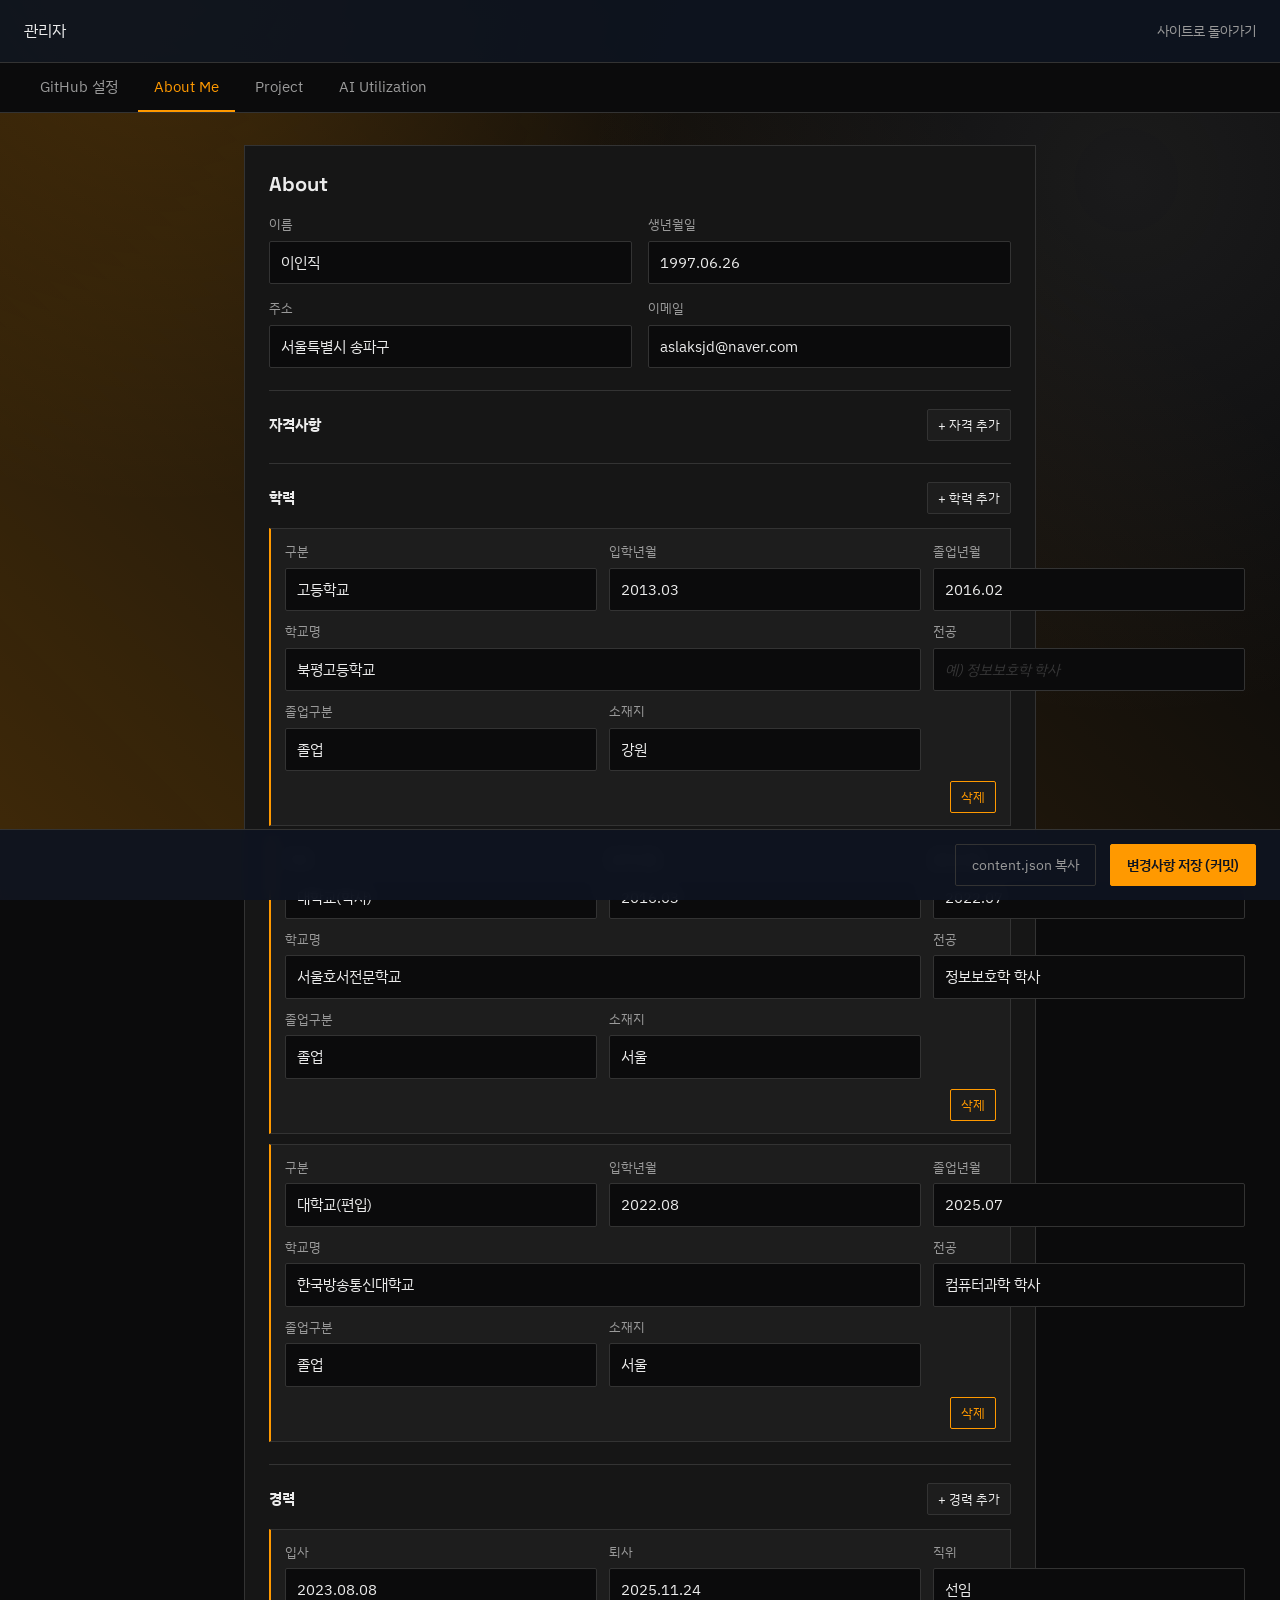
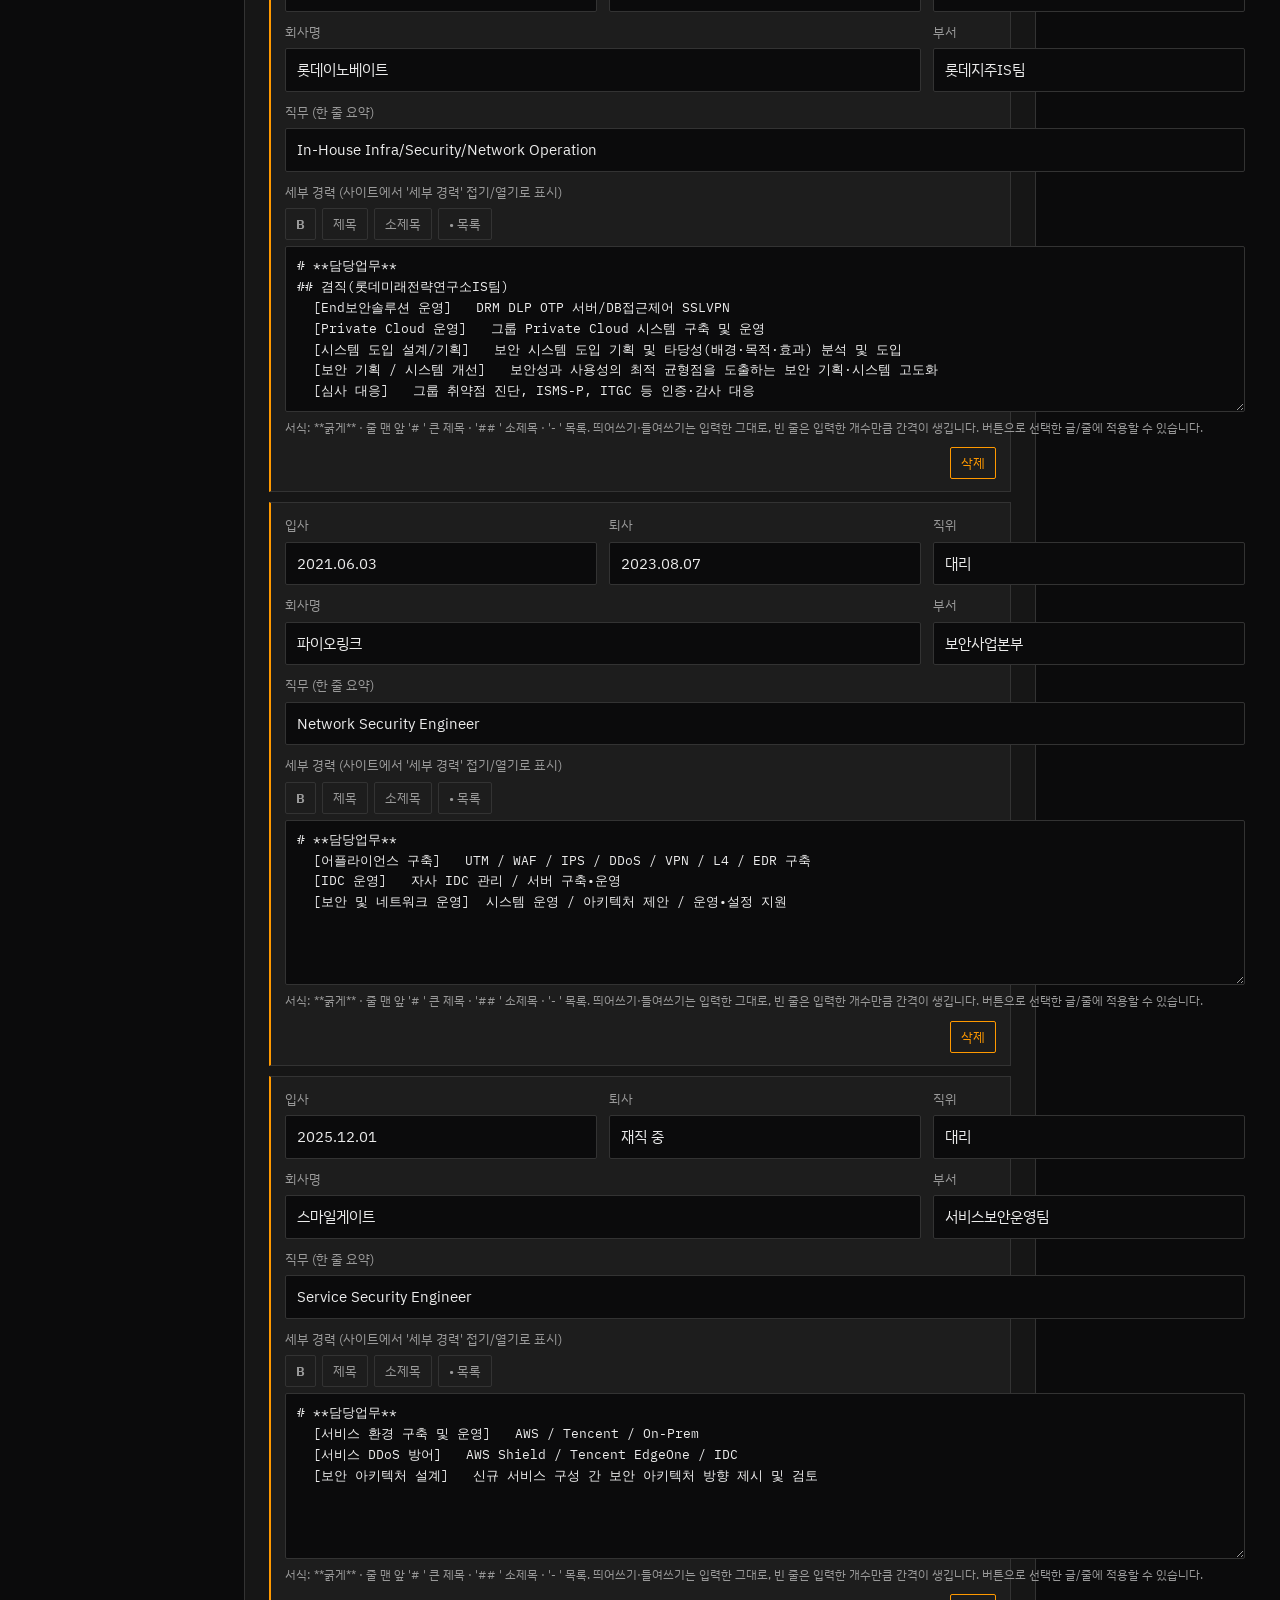
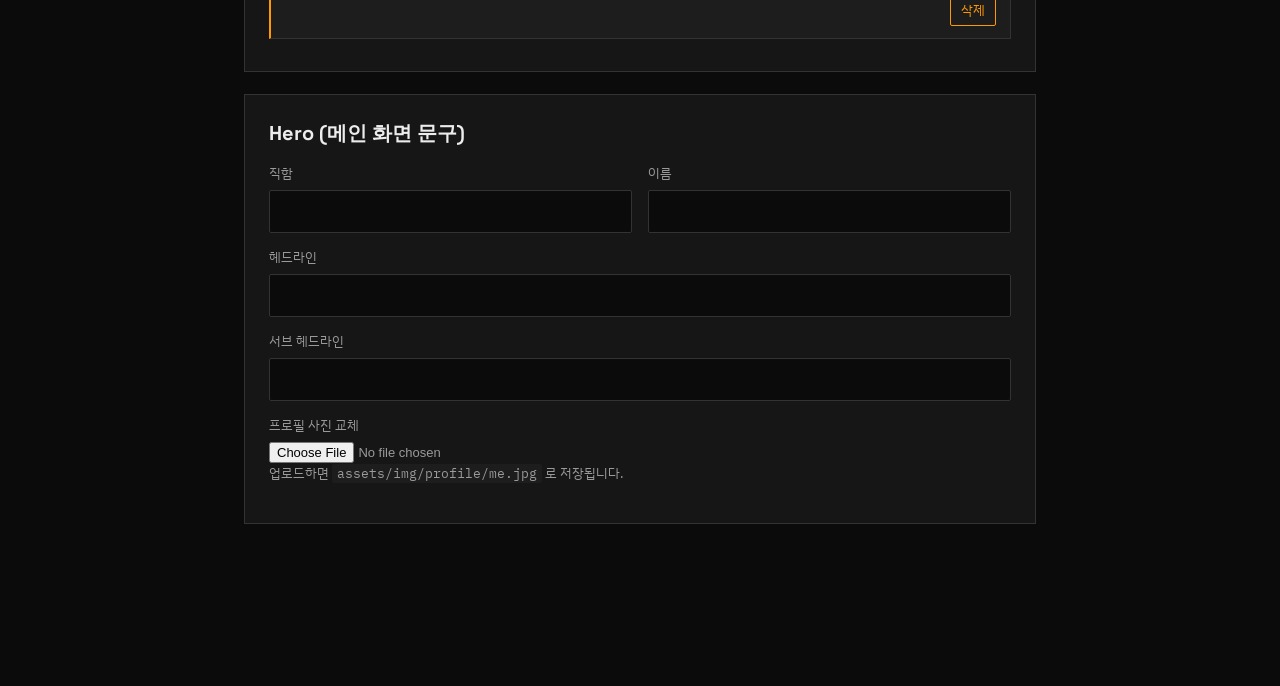
==== commit 058d5058: "feat: About Me에 자격사항(취득일자/자격명/주관사) 추가 Co-Authored-By: Claude Sonnet 5.5 <noreply@anthropic.com>" ====
--- a/public/admin/index.html
+++ b/public/admin/index.html
@@ -61,6 +61,14 @@
       <label>생년월일 <input data-field="birth" type="text" placeholder="1990.01.01"></label>
       <label>주소 <input data-field="address" type="text" placeholder="서울특별시 ○○구"></label>
       <label>이메일 <input data-field="email" type="email"></label>
+    </div>
+
+    <div class="row-group">
+      <div class="admin-card-head">
+        <h3>자격사항</h3>
+        <button id="btn-add-certification" class="btn btn-sm" type="button">+ 자격 추가</button>
+      </div>
+      <div id="certification-editor"></div>
     </div>
 
     <div class="row-group">
--- a/public/assets/css/style.css
+++ b/public/assets/css/style.css
@@ -355,6 +355,9 @@
   border-top: 8px solid var(--signal);
 }
 .spec-list > li { position: relative; }
+/* plain list (자격사항): no time axis, no dots */
+.spec-plain { padding-left: 0; gap: 12px; }
+.spec-plain::before, .spec-plain::after, .spec-plain > li::before { display: none; }
 .spec-list > li::before {
   content: "";
   position: absolute;
